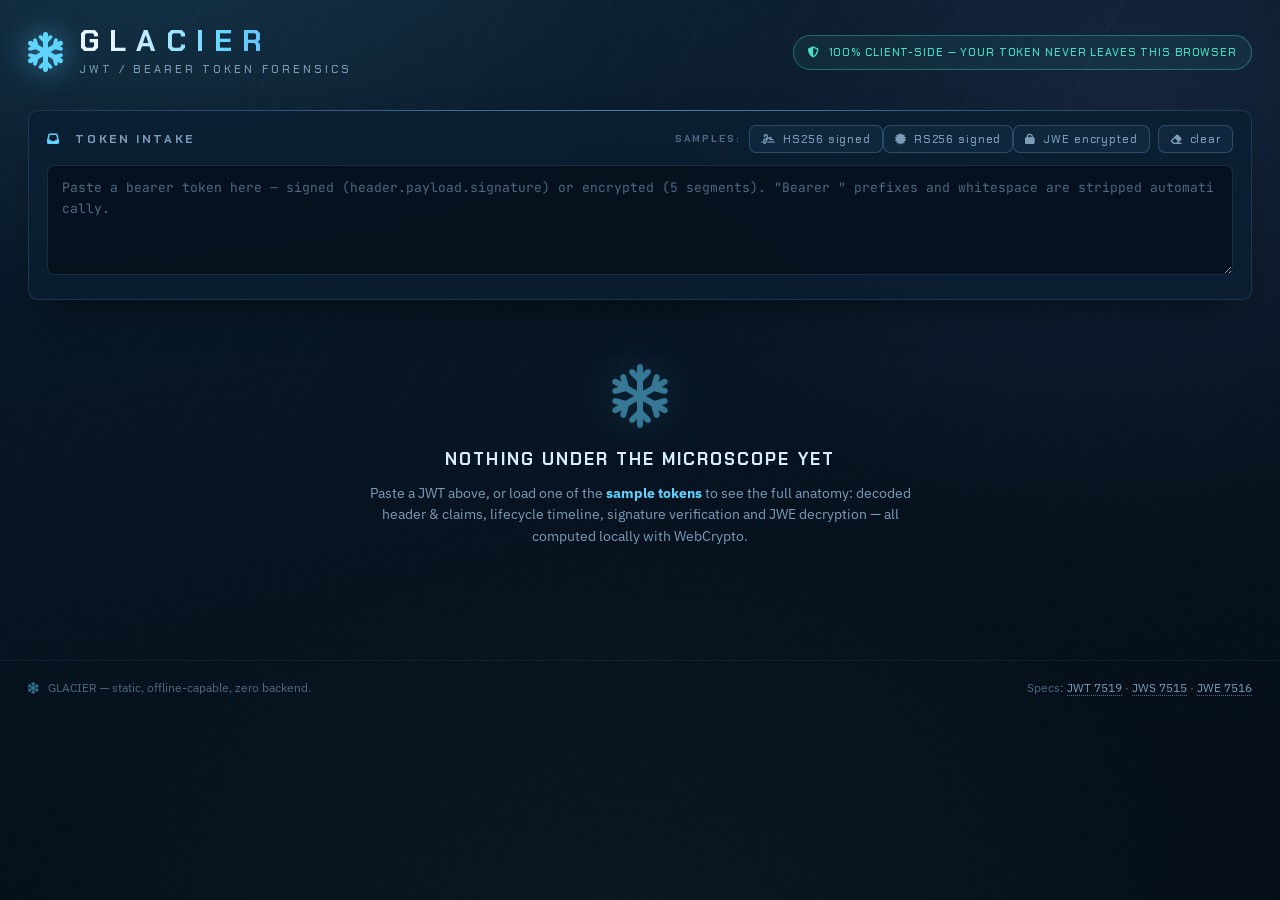
==== index.html @ 58645c39 "Initial release: GLACIER — static client-side JWT/JWE analyzer Fully static, offline-capable bearer-" ====
<!DOCTYPE html>
<html lang="en">
<head>
  <meta charset="UTF-8">
  <meta name="viewport" content="width=device-width, initial-scale=1.0">
  <title>GLACIER — JWT Token Forensics</title>
  <meta name="description" content="Client-side JWT / JWE bearer token analyzer: decode, verify signatures, decrypt — nothing leaves your browser.">
  <link rel="icon" href="data:image/svg+xml,%3Csvg xmlns='http://www.w3.org/2000/svg' viewBox='0 0 100 100'%3E%3Ctext y='.9em' font-size='90'%3E%E2%9D%84%EF%B8%8F%3C/text%3E%3C/svg%3E">
  <link rel="stylesheet" href="vendor/fontawesome/css/all.min.css">
  <link rel="stylesheet" href="css/styles.css">
</head>
<body>
  <div class="frost-bg" aria-hidden="true"></div>
  <div class="frost-grain" aria-hidden="true"></div>

  <header class="site-header">
    <div class="brand">
      <i class="fa-solid fa-snowflake brand-mark" aria-hidden="true"></i>
      <div class="brand-text">
        <h1>GLACIER</h1>
        <span class="tagline">JWT / Bearer&nbsp;Token&nbsp;Forensics</span>
      </div>
    </div>
    <div class="privacy-pill" title="No network requests are made with your token. Everything runs in this tab.">
      <i class="fa-solid fa-shield-halved" aria-hidden="true"></i>
      <span>100% client-side &mdash; your token never leaves this browser</span>
    </div>
  </header>

  <main>
    <!-- ======================= INTAKE ======================= -->
    <section class="panel input-panel reveal">
      <div class="panel-title">
        <span><i class="fa-solid fa-inbox" aria-hidden="true"></i> Token intake</span>
        <div class="toolbar">
          <span class="toolbar-label">samples:</span>
          <span id="sample-buttons"></span>
          <button id="btn-clear" class="ghost-btn" type="button" title="Clear everything">
            <i class="fa-solid fa-eraser" aria-hidden="true"></i> clear
          </button>
        </div>
      </div>
      <textarea id="token-input" spellcheck="false" autocomplete="off" autocapitalize="off"
        placeholder="Paste a bearer token here &mdash; signed (header.payload.signature) or encrypted (5 segments). &quot;Bearer &quot; prefixes and whitespace are stripped automatically."></textarea>
      <div id="status-strip" class="status-strip hidden"></div>
      <div id="parse-errors" class="parse-errors hidden"></div>
    </section>

    <div id="nested-nav" class="nested-nav hidden">
      <button id="btn-back" class="ghost-btn" type="button">
        <i class="fa-solid fa-arrow-left" aria-hidden="true"></i> back to the encrypted envelope
      </button>
      <span><i class="fa-solid fa-layer-group" aria-hidden="true"></i> inspecting the <strong>decrypted nested token</strong></span>
    </div>

    <!-- ======================= EMPTY STATE ======================= -->
    <section id="empty-state" class="empty-state">
      <i class="fa-regular fa-snowflake big-flake" aria-hidden="true"></i>
      <h2>Nothing under the microscope yet</h2>
      <p>Paste a JWT above, or load one of the <strong>sample tokens</strong> to see the full
         anatomy: decoded header &amp; claims, lifecycle timeline, signature verification and
         JWE decryption &mdash; all computed locally with WebCrypto.</p>
    </section>

    <!-- ======================= RESULTS ======================= -->
    <div id="results" class="results hidden">

      <section class="panel anatomy-panel span-all reveal">
        <div class="panel-title">
          <span><i class="fa-solid fa-bone" aria-hidden="true"></i> Token anatomy</span>
          <button class="ghost-btn copy-btn" data-copy="token" type="button" title="Copy token">
            <i class="fa-regular fa-copy" aria-hidden="true"></i> copy
          </button>
        </div>
        <div id="anatomy" class="anatomy mono"></div>
        <div id="anatomy-legend" class="legend"></div>
      </section>

      <div class="col">
        <section class="panel reveal" id="panel-header">
          <div class="panel-title">
            <span><i class="fa-solid fa-heading" aria-hidden="true"></i> Protected header</span>
            <button class="ghost-btn copy-btn" data-copy="header" type="button" title="Copy header JSON">
              <i class="fa-regular fa-copy" aria-hidden="true"></i> copy
            </button>
          </div>
          <pre id="json-header" class="json mono"></pre>
          <div id="header-chips" class="chip-row"></div>
        </section>

        <section class="panel reveal hidden" id="panel-payload">
          <div class="panel-title">
            <span><i class="fa-solid fa-box-open" aria-hidden="true"></i> Payload</span>
            <button class="ghost-btn copy-btn" data-copy="payload" type="button" title="Copy payload JSON">
              <i class="fa-regular fa-copy" aria-hidden="true"></i> copy
            </button>
          </div>
          <pre id="json-payload" class="json mono"></pre>
        </section>

        <section class="panel reveal hidden" id="panel-decrypt">
          <div class="panel-title">
            <span><i class="fa-solid fa-unlock-keyhole" aria-hidden="true"></i> Decryption</span>
          </div>
          <p class="panel-hint" id="decrypt-hint"></p>
          <div class="key-controls">
            <div class="seg-select" id="decrypt-format" data-value="auto">
              <button type="button" data-val="auto" class="active">auto</button>
              <button type="button" data-val="pem">PEM</button>
              <button type="button" data-val="jwk">JWK</button>
              <button type="button" data-val="secret">raw key</button>
            </div>
            <div class="seg-select" id="decrypt-encoding" data-value="base64">
              <button type="button" data-val="base64" class="active">base64</button>
              <button type="button" data-val="hex">hex</button>
              <button type="button" data-val="utf8">utf-8</button>
            </div>
          </div>
          <textarea id="decrypt-key" class="key-input mono" spellcheck="false"
            placeholder="Private key (PKCS#8 PEM or JWK) for RSA-OAEP&hellip;, or the raw symmetric key (base64 / hex) for dir &amp; A***KW."></textarea>
          <button id="btn-decrypt" class="action-btn" type="button">
            <i class="fa-solid fa-unlock" aria-hidden="true"></i> decrypt token
          </button>
          <div id="decrypt-result" class="decrypt-result"></div>
        </section>
      </div>

      <div class="col">
        <section class="panel reveal hidden" id="panel-verify">
          <div class="panel-title">
            <span><i class="fa-solid fa-file-signature" aria-hidden="true"></i> Signature verification</span>
          </div>
          <p class="panel-hint" id="verify-hint"></p>
          <div class="key-controls">
            <div class="seg-select" id="verify-format" data-value="auto">
              <button type="button" data-val="auto" class="active">auto</button>
              <button type="button" data-val="secret">secret</button>
              <button type="button" data-val="pem">PEM</button>
              <button type="button" data-val="jwk">JWK</button>
            </div>
            <div class="seg-select" id="verify-encoding" data-value="utf8">
              <button type="button" data-val="utf8" class="active">utf-8</button>
              <button type="button" data-val="base64">base64</button>
              <button type="button" data-val="hex">hex</button>
            </div>
          </div>
          <textarea id="verify-key" class="key-input mono" spellcheck="false"
            placeholder="HMAC secret (HS*), or public key as PEM / JWK (RS*, PS*, ES*)&hellip;"></textarea>
          <button id="btn-verify" class="action-btn" type="button">
            <i class="fa-solid fa-shield-halved" aria-hidden="true"></i> verify signature
          </button>
          <div id="verdict" class="verdict" aria-live="polite"></div>
        </section>

        <section class="panel reveal hidden" id="panel-claims">
          <div class="panel-title">
            <span><i class="fa-solid fa-list-check" aria-hidden="true"></i> Claims</span>
          </div>
          <div id="claims-list" class="claims-list"></div>
        </section>

        <section class="panel reveal" id="panel-findings">
          <div class="panel-title">
            <span><i class="fa-solid fa-magnifying-glass-chart" aria-hidden="true"></i> Security findings</span>
          </div>
          <ul id="findings-list" class="findings-list"></ul>
        </section>
      </div>
    </div>
  </main>

  <footer class="site-footer">
    <span><i class="fa-solid fa-snowflake" aria-hidden="true"></i> GLACIER &mdash; static, offline-capable, zero backend.</span>
    <span>
      Specs:
      <a href="https://datatracker.ietf.org/doc/html/rfc7519" target="_blank" rel="noopener">JWT&nbsp;7519</a> ·
      <a href="https://datatracker.ietf.org/doc/html/rfc7515" target="_blank" rel="noopener">JWS&nbsp;7515</a> ·
      <a href="https://datatracker.ietf.org/doc/html/rfc7516" target="_blank" rel="noopener">JWE&nbsp;7516</a>
    </span>
  </footer>

  <!-- classic scripts in dependency order: ES modules would break on file:// -->
  <script src="js/utils.js"></script>
  <script src="js/parser.js"></script>
  <script src="js/claims.js"></script>
  <script src="js/keys.js"></script>
  <script src="js/verify.js"></script>
  <script src="js/decrypt.js"></script>
  <script src="js/analysis.js"></script>
  <script src="js/samples.js"></script>
  <script src="js/app.js"></script>
</body>
</html>
---- css/styles.css ----
/* ============================================================
   GLACIER — JWT Token Forensics
   Cold-blue "glacial forensics" theme. Dark arctic navy, frost
   glows, crystalline line pattern, glacier-cyan accents.
   ============================================================ */

/* ---------- vendored fonts ---------- */
@font-face {
  font-family: 'Chakra Petch';
  font-style: normal; font-weight: 500; font-display: swap;
  src: url('../vendor/fonts/chakra-petch-500.woff2') format('woff2');
}
@font-face {
  font-family: 'Chakra Petch';
  font-style: normal; font-weight: 700; font-display: swap;
  src: url('../vendor/fonts/chakra-petch-700.woff2') format('woff2');
}
@font-face {
  font-family: 'JetBrains Mono';
  font-style: normal; font-weight: 100 800; font-display: swap;
  src: url('../vendor/fonts/jetbrains-mono.woff2') format('woff2');
}
@font-face {
  font-family: 'IBM Plex Sans';
  font-style: normal; font-weight: 100 700; font-display: swap;
  src: url('../vendor/fonts/ibm-plex-sans.woff2') format('woff2');
}

/* ---------- design tokens ---------- */
:root {
  --bg-0: #04101d;
  --bg-1: #071a2c;
  --panel: rgba(10, 31, 51, 0.82);
  --panel-edge: rgba(125, 190, 245, 0.16);
  --panel-edge-hi: rgba(125, 190, 245, 0.38);
  --ink: #d9ecfa;
  --ink-dim: #7e9cb8;
  --ink-faint: #4f6a84;

  --ice: #5fd4ff;           /* glacier cyan — primary accent */
  --arctic: #7f9bff;        /* arctic blue */
  --steel: #a98bff;         /* steel violet */
  --mint: #49e0c6;
  --sky: #4f9cf2;

  --ok: #46e6b0;
  --bad: #ff5d7a;
  --warn: #f5b85c;

  --display: 'Chakra Petch', 'Trebuchet MS', sans-serif;
  --body: 'IBM Plex Sans', 'Segoe UI', sans-serif;
  --mono: 'JetBrains Mono', 'Cascadia Code', Consolas, monospace;

  --radius: 10px;
}

* { box-sizing: border-box; }

html { scrollbar-color: #1d3a57 var(--bg-0); }

body {
  margin: 0;
  min-height: 100vh;
  background: var(--bg-0);
  color: var(--ink);
  font-family: var(--body);
  font-size: 15px;
  line-height: 1.55;
  -webkit-font-smoothing: antialiased;
}

/* ---------- atmosphere layers ---------- */
.frost-bg {
  position: fixed; inset: 0; z-index: -2; pointer-events: none;
  background:
    radial-gradient(1100px 600px at 12% -8%, rgba(95, 212, 255, 0.13), transparent 62%),
    radial-gradient(900px 700px at 88% 12%, rgba(127, 155, 255, 0.10), transparent 60%),
    radial-gradient(1200px 900px at 50% 115%, rgba(73, 224, 198, 0.06), transparent 55%),
    linear-gradient(168deg, var(--bg-1) 0%, var(--bg-0) 55%, #030b14 100%);
}
.frost-bg::after {
  content: ''; position: absolute; inset: 0;
  background:
    repeating-linear-gradient(118deg, rgba(125, 190, 245, 0.045) 0 1px, transparent 1px 90px),
    repeating-linear-gradient(-62deg, rgba(125, 190, 245, 0.035) 0 1px, transparent 1px 140px);
  mask-image: linear-gradient(180deg, rgba(0,0,0,.9), rgba(0,0,0,.25) 70%, transparent);
}
.frost-grain {
  position: fixed; inset: 0; z-index: -1; pointer-events: none; opacity: 0.05;
  background-image: url("data:image/svg+xml,%3Csvg xmlns='http://www.w3.org/2000/svg' width='160' height='160'%3E%3Cfilter id='n'%3E%3CfeTurbulence type='fractalNoise' baseFrequency='0.9' numOctaves='2'/%3E%3C/filter%3E%3Crect width='160' height='160' filter='url(%23n)' opacity='0.6'/%3E%3C/svg%3E");
}

/* ---------- header ---------- */
.site-header {
  display: flex; align-items: center; justify-content: space-between; gap: 16px; flex-wrap: wrap;
  max-width: 1280px; margin: 0 auto; padding: 26px 28px 8px;
}
.brand { display: flex; align-items: center; gap: 16px; }
.brand-mark {
  font-size: 40px; color: var(--ice);
  filter: drop-shadow(0 0 14px rgba(95, 212, 255, 0.55));
  animation: flake-drift 14s ease-in-out infinite;
}
@keyframes flake-drift {
  0%, 100% { transform: rotate(-8deg); }
  50% { transform: rotate(10deg); }
}
.brand-text h1 {
  margin: 0; font-family: var(--display); font-weight: 700; font-size: 30px;
  letter-spacing: 0.34em; line-height: 1;
  background: linear-gradient(92deg, #eaf7ff 10%, var(--ice) 55%, var(--arctic) 95%);
  -webkit-background-clip: text; background-clip: text; color: transparent;
}
.brand-text .tagline {
  display: block; margin-top: 5px;
  font-family: var(--display); font-weight: 500; font-size: 11px;
  letter-spacing: 0.28em; text-transform: uppercase; color: var(--ink-dim);
}
.privacy-pill {
  display: inline-flex; align-items: center; gap: 9px;
  font-family: var(--display); font-size: 11px; letter-spacing: 0.08em; text-transform: uppercase;
  color: var(--mint); border: 1px solid rgba(73, 224, 198, 0.35);
  background: rgba(73, 224, 198, 0.07);
  padding: 8px 14px; border-radius: 999px;
}

/* ---------- layout ---------- */
main { max-width: 1280px; margin: 0 auto; padding: 18px 28px 40px; }

.results {
  display: grid; grid-template-columns: 1.08fr 0.92fr; gap: 18px; margin-top: 18px;
  align-items: start;
}
.results .span-all { grid-column: 1 / -1; }
.col { display: grid; gap: 18px; align-content: start; min-width: 0; }

@media (max-width: 900px) {
  .results { grid-template-columns: 1fr; }
  .site-header { padding: 20px 16px 4px; }
  main { padding: 12px 16px 32px; }
}

.hidden { display: none !important; }
.mono { font-family: var(--mono); }
.muted { color: var(--ink-faint); }

/* ---------- panels ---------- */
.panel {
  position: relative;
  background: var(--panel);
  border: 1px solid var(--panel-edge);
  border-radius: var(--radius);
  padding: 16px 18px 18px;
  backdrop-filter: blur(6px);
  box-shadow: 0 18px 40px -22px rgba(0, 0, 0, 0.8);
}
.panel::before { /* frosted top edge */
  content: ''; position: absolute; top: -1px; left: 14px; right: 14px; height: 1px;
  background: linear-gradient(90deg, transparent, rgba(125, 190, 245, 0.55), transparent);
}
.panel-title {
  display: flex; align-items: center; justify-content: space-between; gap: 10px; flex-wrap: wrap;
  margin: -2px 0 12px;
  font-family: var(--display); font-weight: 700; font-size: 12px;
  letter-spacing: 0.22em; text-transform: uppercase; color: var(--ink-dim);
}
.panel-title > span > i { color: var(--ice); margin-right: 8px; }
.panel-hint { margin: 0 0 10px; font-size: 13px; color: var(--ink-dim); }
.panel-hint code, .claim-head code {
  font-family: var(--mono); font-size: 12px; color: var(--ice);
  background: rgba(95, 212, 255, 0.08); border: 1px solid rgba(95, 212, 255, 0.22);
  border-radius: 4px; padding: 1px 5px;
}

/* staggered reveal */
.reveal { animation: rise 0.45s cubic-bezier(0.2, 0.7, 0.2, 1) backwards; }
@keyframes rise {
  from { opacity: 0; transform: translateY(14px); }
  to { opacity: 1; transform: none; }
}

/* ---------- intake ---------- */
.input-panel { margin-top: 6px; }
#token-input {
  width: 100%; min-height: 110px; resize: vertical;
  background: rgba(4, 14, 25, 0.75);
  border: 1px solid var(--panel-edge); border-radius: 8px;
  color: var(--ink); font-family: var(--mono); font-size: 13px; line-height: 1.6;
  padding: 12px 14px; word-break: break-all;
  transition: border-color 0.2s, box-shadow 0.2s;
}
#token-input:focus, .key-input:focus {
  outline: none; border-color: var(--panel-edge-hi);
  box-shadow: 0 0 0 3px rgba(95, 212, 255, 0.12);
}
#token-input::placeholder, .key-input::placeholder { color: var(--ink-faint); }

.toolbar { display: inline-flex; align-items: center; gap: 8px; flex-wrap: wrap; }
.toolbar-label {
  font-family: var(--display); font-size: 10px; letter-spacing: 0.2em;
  text-transform: uppercase; color: var(--ink-faint);
}

.ghost-btn {
  display: inline-flex; align-items: center; gap: 7px;
  background: rgba(95, 212, 255, 0.05);
  border: 1px solid rgba(125, 190, 245, 0.25); border-radius: 7px;
  color: var(--ink-dim); font-family: var(--display); font-weight: 500;
  font-size: 11px; letter-spacing: 0.08em;
  padding: 6px 11px; cursor: pointer;
  transition: color 0.15s, border-color 0.15s, background 0.15s, transform 0.15s;
}
.ghost-btn:hover {
  color: var(--ice); border-color: rgba(95, 212, 255, 0.55);
  background: rgba(95, 212, 255, 0.1); transform: translateY(-1px);
}
.ghost-btn i { font-size: 11px; }

/* ---------- status strip / badges ---------- */
.status-strip { display: flex; flex-wrap: wrap; gap: 8px; margin-top: 12px; }
.badge {
  display: inline-flex; align-items: center; gap: 7px;
  font-family: var(--display); font-weight: 500; font-size: 11px; letter-spacing: 0.1em;
  border-radius: 6px; padding: 5px 10px;
  border: 1px solid; min-height: 26px;
}
.badge i { font-size: 11px; }
.b-type { color: var(--ice); border-color: rgba(95, 212, 255, 0.4); background: rgba(95, 212, 255, 0.08); }
.b-enc { color: var(--steel); border-color: rgba(169, 139, 255, 0.4); background: rgba(169, 139, 255, 0.08); }
.b-alg { color: var(--arctic); border-color: rgba(127, 155, 255, 0.35); background: rgba(127, 155, 255, 0.07); }
.b-ok { color: var(--ok); border-color: rgba(70, 230, 176, 0.4); background: rgba(70, 230, 176, 0.07); }
.b-warn { color: var(--warn); border-color: rgba(245, 184, 92, 0.4); background: rgba(245, 184, 92, 0.07); }
.b-bad { color: var(--bad); border-color: rgba(255, 93, 122, 0.45); background: rgba(255, 93, 122, 0.08); }
.b-dim { color: var(--ink-faint); border-color: rgba(125, 190, 245, 0.16); background: transparent; }

.parse-errors { margin-top: 12px; }
.parse-errors p {
  margin: 6px 0; padding: 9px 13px; border-radius: 7px; font-size: 13px;
  color: var(--bad); background: rgba(255, 93, 122, 0.07);
  border: 1px solid rgba(255, 93, 122, 0.3);
}
.parse-errors p.warn {
  color: var(--warn); background: rgba(245, 184, 92, 0.06);
  border-color: rgba(245, 184, 92, 0.3);
}
.parse-errors i { margin-right: 8px; }

/* ---------- nested navigation ---------- */
.nested-nav {
  display: flex; align-items: center; gap: 14px; flex-wrap: wrap;
  margin-top: 14px; padding: 10px 14px;
  border: 1px dashed rgba(169, 139, 255, 0.45); border-radius: var(--radius);
  background: rgba(169, 139, 255, 0.06);
  font-size: 13px; color: var(--ink-dim);
}
.nested-nav strong { color: var(--steel); }
.nested-nav i { color: var(--steel); }

/* ---------- empty state ---------- */
.empty-state {
  text-align: center; padding: 64px 24px 72px; color: var(--ink-dim);
  animation: rise 0.5s cubic-bezier(0.2, 0.7, 0.2, 1) backwards;
}
.big-flake {
  font-size: 64px; color: rgba(95, 212, 255, 0.5);
  filter: drop-shadow(0 0 24px rgba(95, 212, 255, 0.35));
  animation: flake-spin 24s linear infinite;
  display: inline-block; margin-bottom: 18px;
}
@keyframes flake-spin { to { transform: rotate(360deg); } }
.empty-state h2 {
  font-family: var(--display); font-weight: 700; letter-spacing: 0.12em;
  text-transform: uppercase; font-size: 17px; color: var(--ink); margin: 0 0 10px;
}
.empty-state p { max-width: 560px; margin: 0 auto; font-size: 14px; }
.empty-state strong { color: var(--ice); }

/* ---------- anatomy ---------- */
.anatomy {
  font-size: 13px; line-height: 1.9; word-break: break-all;
  background: rgba(4, 14, 25, 0.7); border: 1px solid var(--panel-edge);
  border-radius: 8px; padding: 14px 16px;
  max-height: 180px; overflow: auto;
}
.anatomy .dot { color: var(--ink); font-weight: 700; padding: 0 1px; }
.seg-empty { color: var(--ink-faint); font-style: italic; }
.seg-1 { color: var(--ice); }
.seg-2 { color: var(--arctic); }
.seg-3 { color: var(--steel); }
.seg-4 { color: var(--mint); }
.seg-5 { color: var(--sky); }

.legend { display: flex; flex-wrap: wrap; gap: 14px; margin-top: 10px; }
.legend-item {
  display: inline-flex; align-items: center; gap: 7px;
  font-family: var(--display); font-size: 10px; letter-spacing: 0.18em;
  text-transform: uppercase; color: var(--ink-dim);
}
.swatch { width: 9px; height: 9px; border-radius: 2px; display: inline-block; }
.swatch.seg-1 { background: var(--ice); box-shadow: 0 0 8px rgba(95, 212, 255, 0.6); }
.swatch.seg-2 { background: var(--arctic); box-shadow: 0 0 8px rgba(127, 155, 255, 0.6); }
.swatch.seg-3 { background: var(--steel); box-shadow: 0 0 8px rgba(169, 139, 255, 0.6); }
.swatch.seg-4 { background: var(--mint); box-shadow: 0 0 8px rgba(73, 224, 198, 0.6); }
.swatch.seg-5 { background: var(--sky); box-shadow: 0 0 8px rgba(79, 156, 242, 0.6); }

/* ---------- JSON ---------- */
.json {
  margin: 0; font-size: 13px; line-height: 1.65;
  background: rgba(4, 14, 25, 0.7); border: 1px solid var(--panel-edge);
  border-radius: 8px; padding: 13px 15px;
  overflow: auto; max-height: 420px;
  white-space: pre-wrap; word-break: break-word;
}
.j-key { color: var(--ice); }
.j-str { color: #b8e09c; }
.j-num { color: var(--steel); }
.j-bool { color: var(--arctic); }
.j-null { color: var(--bad); }

.chip-row { display: flex; flex-wrap: wrap; gap: 7px; margin-top: 11px; }
.chip {
  font-size: 11px; color: var(--ink-dim); cursor: help;
  border: 1px solid rgba(125, 190, 245, 0.2); border-radius: 999px;
  background: rgba(125, 190, 245, 0.05); padding: 3px 10px;
}
.chip strong { color: var(--arctic); font-family: var(--mono); font-weight: 600; }
.chip i { opacity: 0.6; margin-left: 3px; }

/* ---------- claims ---------- */
.claims-list { display: grid; gap: 4px; max-height: 540px; overflow: auto; }
.claim-row {
  display: grid; grid-template-columns: 30px 1fr; gap: 4px;
  padding: 10px 10px 11px; border-radius: 8px;
  border: 1px solid transparent;
  transition: background 0.15s, border-color 0.15s;
}
.claim-row:hover { background: rgba(95, 212, 255, 0.045); border-color: rgba(125, 190, 245, 0.18); }
.claim-icon { color: var(--arctic); font-size: 14px; margin-top: 3px; opacity: 0.9; }
.claim-main { min-width: 0; }
.claim-head { display: flex; align-items: baseline; gap: 9px; flex-wrap: wrap; }
.claim-name {
  font-family: var(--display); font-size: 10px; font-weight: 700;
  letter-spacing: 0.16em; text-transform: uppercase; color: var(--ink-dim);
}
.claim-value { margin-top: 4px; font-size: 13px; word-break: break-word; }
.claim-value .mono { color: var(--ink); font-size: 12.5px; }
.claim-json { display: block; white-space: pre-wrap; }
.claim-desc { margin-top: 4px; font-size: 12px; color: var(--ink-faint); }

.claim-time { display: grid; gap: 2px; }
.time-abs { color: var(--ink-dim); font-size: 12px; font-family: var(--mono); }
.time-rel { color: var(--mint); font-size: 12px; font-weight: 600; }

/* ---------- key inputs / segmented selects ---------- */
.key-controls { display: flex; flex-wrap: wrap; gap: 10px; margin-bottom: 10px; }
.seg-select {
  display: inline-flex; border: 1px solid rgba(125, 190, 245, 0.25);
  border-radius: 7px; overflow: hidden; background: rgba(4, 14, 25, 0.6);
}
.seg-select button {
  border: 0; background: transparent; cursor: pointer;
  color: var(--ink-faint); font-family: var(--display); font-size: 10.5px;
  letter-spacing: 0.1em; text-transform: uppercase;
  padding: 6px 11px;
  transition: color 0.15s, background 0.15s;
}
.seg-select button + button { border-left: 1px solid rgba(125, 190, 245, 0.15); }
.seg-select button:hover { color: var(--ink); }
.seg-select button.active { color: var(--bg-0); background: var(--ice); font-weight: 700; }

.key-input {
  width: 100%; min-height: 92px; resize: vertical;
  background: rgba(4, 14, 25, 0.75);
  border: 1px solid var(--panel-edge); border-radius: 8px;
  color: var(--ink); font-size: 12px; line-height: 1.55;
  padding: 11px 13px;
  transition: border-color 0.2s, box-shadow 0.2s;
}

.action-btn {
  display: inline-flex; align-items: center; gap: 9px;
  margin-top: 11px; padding: 9px 18px; cursor: pointer;
  font-family: var(--display); font-weight: 700; font-size: 12px;
  letter-spacing: 0.18em; text-transform: uppercase;
  color: var(--bg-0); border: 0; border-radius: 7px;
  background: linear-gradient(110deg, var(--ice), var(--arctic));
  box-shadow: 0 6px 22px -8px rgba(95, 212, 255, 0.65);
  transition: transform 0.15s, box-shadow 0.15s, filter 0.15s;
}
.action-btn:hover {
  transform: translateY(-1px);
  box-shadow: 0 10px 26px -8px rgba(95, 212, 255, 0.8);
  filter: brightness(1.08);
}
.action-btn:active { transform: translateY(0); }

/* ---------- verdict ---------- */
.verdict { margin-top: 12px; }
.verdict.pending { color: var(--ink-dim); font-size: 13px; }
.verdict.valid, .verdict.invalid, .decrypt-result .verdict {
  display: flex; gap: 13px; align-items: flex-start;
  border-radius: 8px; padding: 13px 15px;
  animation: stamp 0.35s cubic-bezier(0.2, 1.4, 0.4, 1) backwards;
}
@keyframes stamp {
  from { opacity: 0; transform: scale(1.12); }
  to { opacity: 1; transform: scale(1); }
}
.verdict.valid {
  border: 1px solid rgba(70, 230, 176, 0.45);
  background: rgba(70, 230, 176, 0.07);
  box-shadow: 0 0 28px -8px rgba(70, 230, 176, 0.45), inset 0 0 22px -14px rgba(70, 230, 176, 0.6);
}
.verdict.invalid {
  border: 1px solid rgba(255, 93, 122, 0.5);
  background: rgba(255, 93, 122, 0.07);
  box-shadow: 0 0 28px -8px rgba(255, 93, 122, 0.4), inset 0 0 22px -14px rgba(255, 93, 122, 0.55);
}
.verdict.valid > i { color: var(--ok); font-size: 22px; margin-top: 1px; }
.verdict.invalid > i { color: var(--bad); font-size: 22px; margin-top: 1px; }
.verdict strong {
  display: block; font-family: var(--display); font-weight: 700;
  font-size: 13px; letter-spacing: 0.2em;
}
.verdict.valid strong { color: var(--ok); }
.verdict.invalid strong { color: var(--bad); }
.verdict p { margin: 3px 0 0; font-size: 13px; color: var(--ink-dim); }

.decrypt-result .panel-hint { margin-top: 12px; }
.plaintext-box { max-height: 240px; }

/* ---------- findings ---------- */
.findings-list { list-style: none; margin: 0; padding: 0; display: grid; gap: 9px; }
.finding {
  display: flex; gap: 13px; align-items: flex-start;
  border-radius: 8px; padding: 11px 13px;
  border: 1px solid; border-left-width: 3px;
}
.finding > i { font-size: 15px; margin-top: 3px; }
.finding strong { font-family: var(--display); font-size: 12.5px; letter-spacing: 0.05em; }
.finding p { margin: 3px 0 0; font-size: 12.5px; color: var(--ink-dim); }
.sev-high { border-color: rgba(255, 93, 122, 0.4); background: rgba(255, 93, 122, 0.06); }
.sev-high > i, .sev-high strong { color: var(--bad); }
.sev-warn { border-color: rgba(245, 184, 92, 0.35); background: rgba(245, 184, 92, 0.05); }
.sev-warn > i, .sev-warn strong { color: var(--warn); }
.sev-info { border-color: rgba(127, 155, 255, 0.3); background: rgba(127, 155, 255, 0.05); }
.sev-info > i, .sev-info strong { color: var(--arctic); }
.sev-ok { border-color: rgba(70, 230, 176, 0.35); background: rgba(70, 230, 176, 0.05); }
.sev-ok > i, .sev-ok strong { color: var(--ok); }

/* ---------- footer ---------- */
.site-footer {
  display: flex; align-items: center; justify-content: space-between; gap: 12px; flex-wrap: wrap;
  max-width: 1280px; margin: 0 auto; padding: 18px 28px 30px;
  font-size: 12px; color: var(--ink-faint);
  border-top: 1px solid rgba(125, 190, 245, 0.08);
}
.site-footer i { color: rgba(95, 212, 255, 0.5); margin-right: 6px; }
.site-footer a { color: var(--ink-dim); text-decoration: none; border-bottom: 1px dotted var(--ink-faint); }
.site-footer a:hover { color: var(--ice); border-color: var(--ice); }

/* ---------- scrollbars (webkit) ---------- */
::-webkit-scrollbar { width: 10px; height: 10px; }
::-webkit-scrollbar-track { background: transparent; }
::-webkit-scrollbar-thumb { background: #1d3a57; border-radius: 5px; }
::-webkit-scrollbar-thumb:hover { background: #2a4f73; }

/* ---------- reduced motion ---------- */
@media (prefers-reduced-motion: reduce) {
  *, *::before, *::after { animation-duration: 0.01ms !important; animation-iteration-count: 1 !important; transition-duration: 0.01ms !important; }
}
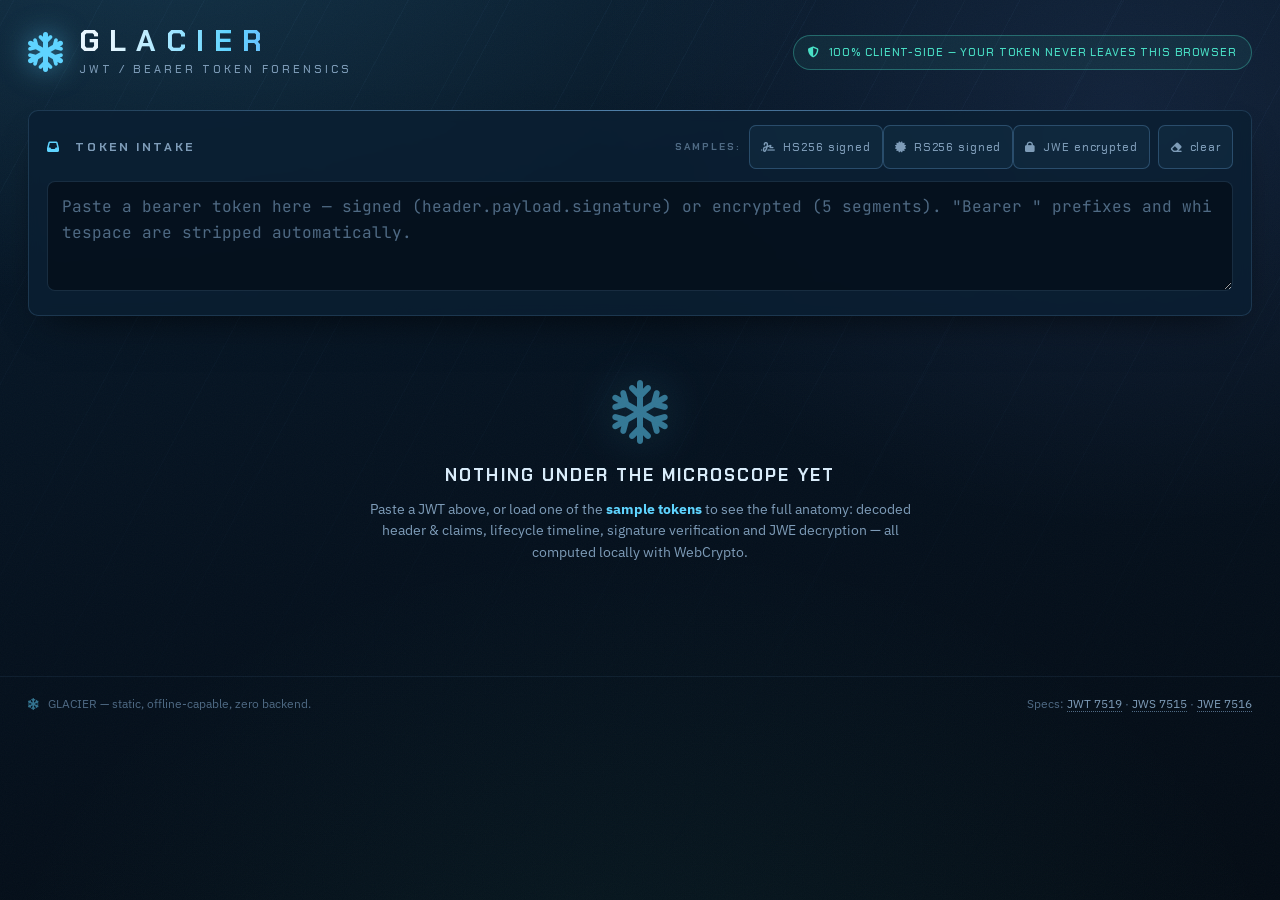
==== commit 67351a84: "Fix mobile UX: touch targets, iOS zoom, autocorrect, overflow, focus indicators - Raise textarea fon" ====
--- a/index.html
+++ b/index.html
@@ -5,7 +5,9 @@
   <meta name="viewport" content="width=device-width, initial-scale=1.0">
   <title>GLACIER — JWT Token Forensics</title>
   <meta name="description" content="Client-side JWT / JWE bearer token analyzer: decode, verify signatures, decrypt — nothing leaves your browser.">
-  <link rel="icon" href="data:image/svg+xml,%3Csvg xmlns='http://www.w3.org/2000/svg' viewBox='0 0 100 100'%3E%3Ctext y='.9em' font-size='90'%3E%E2%9D%84%EF%B8%8F%3C/text%3E%3C/svg%3E">
+  <link rel="icon" type="image/svg+xml" href="favicon.svg">
+  <link rel="icon" type="image/x-icon" sizes="32x32" href="favicon.ico">
+  <link rel="apple-touch-icon" href="apple-touch-icon.png">
   <link rel="stylesheet" href="vendor/fontawesome/css/all.min.css">
   <link rel="stylesheet" href="css/styles.css">
 </head>
@@ -40,7 +42,7 @@
           </button>
         </div>
       </div>
-      <textarea id="token-input" spellcheck="false" autocomplete="off" autocapitalize="off"
+      <textarea id="token-input" spellcheck="false" autocomplete="off" autocapitalize="off" autocorrect="off"
         placeholder="Paste a bearer token here &mdash; signed (header.payload.signature) or encrypted (5 segments). &quot;Bearer &quot; prefixes and whitespace are stripped automatically."></textarea>
       <div id="status-strip" class="status-strip hidden"></div>
       <div id="parse-errors" class="parse-errors hidden"></div>
@@ -116,7 +118,7 @@
               <button type="button" data-val="utf8">utf-8</button>
             </div>
           </div>
-          <textarea id="decrypt-key" class="key-input mono" spellcheck="false"
+          <textarea id="decrypt-key" class="key-input mono" spellcheck="false" autocorrect="off"
             placeholder="Private key (PKCS#8 PEM or JWK) for RSA-OAEP&hellip;, or the raw symmetric key (base64 / hex) for dir &amp; A***KW."></textarea>
           <button id="btn-decrypt" class="action-btn" type="button">
             <i class="fa-solid fa-unlock" aria-hidden="true"></i> decrypt token
@@ -144,12 +146,12 @@
               <button type="button" data-val="hex">hex</button>
             </div>
           </div>
-          <textarea id="verify-key" class="key-input mono" spellcheck="false"
+          <textarea id="verify-key" class="key-input mono" spellcheck="false" autocorrect="off"
             placeholder="HMAC secret (HS*), or public key as PEM / JWK (RS*, PS*, ES*)&hellip;"></textarea>
           <button id="btn-verify" class="action-btn" type="button">
             <i class="fa-solid fa-shield-halved" aria-hidden="true"></i> verify signature
           </button>
-          <div id="verdict" class="verdict" aria-live="polite"></div>
+          <div id="verdict" aria-live="polite"></div>
         </section>
 
         <section class="panel reveal hidden" id="panel-claims">
--- a/css/styles.css
+++ b/css/styles.css
@@ -67,6 +67,7 @@
   font-size: 15px;
   line-height: 1.55;
   -webkit-font-smoothing: antialiased;
+  overflow-x: hidden;
 }
 
 /* ---------- atmosphere layers ---------- */
@@ -122,7 +123,9 @@
   color: var(--mint); border: 1px solid rgba(73, 224, 198, 0.35);
   background: rgba(73, 224, 198, 0.07);
   padding: 8px 14px; border-radius: 999px;
-}
+  max-width: 100%; flex-shrink: 1;
+}
+.privacy-pill span { min-width: 0; }
 
 /* ---------- layout ---------- */
 main { max-width: 1280px; margin: 0 auto; padding: 18px 28px 40px; }
@@ -138,6 +141,7 @@
   .results { grid-template-columns: 1fr; }
   .site-header { padding: 20px 16px 4px; }
   main { padding: 12px 16px 32px; }
+  .site-footer { padding: 14px 16px 24px; }
 }
 
 .hidden { display: none !important; }
@@ -151,8 +155,12 @@
   border: 1px solid var(--panel-edge);
   border-radius: var(--radius);
   padding: 16px 18px 18px;
-  backdrop-filter: blur(6px);
   box-shadow: 0 18px 40px -22px rgba(0, 0, 0, 0.8);
+}
+@supports (backdrop-filter: blur()) {
+  @media (min-width: 901px) {
+    .panel { backdrop-filter: blur(6px); }
+  }
 }
 .panel::before { /* frosted top edge */
   content: ''; position: absolute; top: -1px; left: 14px; right: 14px; height: 1px;
@@ -181,13 +189,16 @@
 
 /* ---------- intake ---------- */
 .input-panel { margin-top: 6px; }
-#token-input {
-  width: 100%; min-height: 110px; resize: vertical;
+#token-input, .key-input {
+  width: 100%; resize: vertical;
   background: rgba(4, 14, 25, 0.75);
   border: 1px solid var(--panel-edge); border-radius: 8px;
-  color: var(--ink); font-family: var(--mono); font-size: 13px; line-height: 1.6;
+  color: var(--ink);
+  transition: border-color 0.2s, box-shadow 0.2s;
+}
+#token-input {
+  min-height: 110px; font-family: var(--mono); font-size: 16px; line-height: 1.6;
   padding: 12px 14px; word-break: break-all;
-  transition: border-color 0.2s, box-shadow 0.2s;
 }
 #token-input:focus, .key-input:focus {
   outline: none; border-color: var(--panel-edge-hi);
@@ -207,13 +218,14 @@
   border: 1px solid rgba(125, 190, 245, 0.25); border-radius: 7px;
   color: var(--ink-dim); font-family: var(--display); font-weight: 500;
   font-size: 11px; letter-spacing: 0.08em;
-  padding: 6px 11px; cursor: pointer;
+  padding: 6px 11px; cursor: pointer; min-height: 44px;
   transition: color 0.15s, border-color 0.15s, background 0.15s, transform 0.15s;
 }
 .ghost-btn:hover {
   color: var(--ice); border-color: rgba(95, 212, 255, 0.55);
   background: rgba(95, 212, 255, 0.1); transform: translateY(-1px);
 }
+.ghost-btn:focus-visible { outline: 2px solid var(--ice); outline-offset: 2px; }
 .ghost-btn i { font-size: 11px; }
 
 /* ---------- status strip / badges ---------- */
@@ -361,21 +373,15 @@
   border: 0; background: transparent; cursor: pointer;
   color: var(--ink-faint); font-family: var(--display); font-size: 10.5px;
   letter-spacing: 0.1em; text-transform: uppercase;
-  padding: 6px 11px;
+  padding: 6px 11px; min-height: 44px;
   transition: color 0.15s, background 0.15s;
 }
 .seg-select button + button { border-left: 1px solid rgba(125, 190, 245, 0.15); }
 .seg-select button:hover { color: var(--ink); }
+.seg-select button:focus-visible { box-shadow: inset 0 0 0 2px var(--ice); }
 .seg-select button.active { color: var(--bg-0); background: var(--ice); font-weight: 700; }
 
-.key-input {
-  width: 100%; min-height: 92px; resize: vertical;
-  background: rgba(4, 14, 25, 0.75);
-  border: 1px solid var(--panel-edge); border-radius: 8px;
-  color: var(--ink); font-size: 12px; line-height: 1.55;
-  padding: 11px 13px;
-  transition: border-color 0.2s, box-shadow 0.2s;
-}
+.key-input { min-height: 92px; font-size: 16px; line-height: 1.55; padding: 11px 13px; }
 
 .action-btn {
   display: inline-flex; align-items: center; gap: 9px;
@@ -397,7 +403,7 @@
 /* ---------- verdict ---------- */
 .verdict { margin-top: 12px; }
 .verdict.pending { color: var(--ink-dim); font-size: 13px; }
-.verdict.valid, .verdict.invalid, .decrypt-result .verdict {
+.verdict.valid, .verdict.invalid {
   display: flex; gap: 13px; align-items: flex-start;
   border-radius: 8px; padding: 13px 15px;
   animation: stamp 0.35s cubic-bezier(0.2, 1.4, 0.4, 1) backwards;
